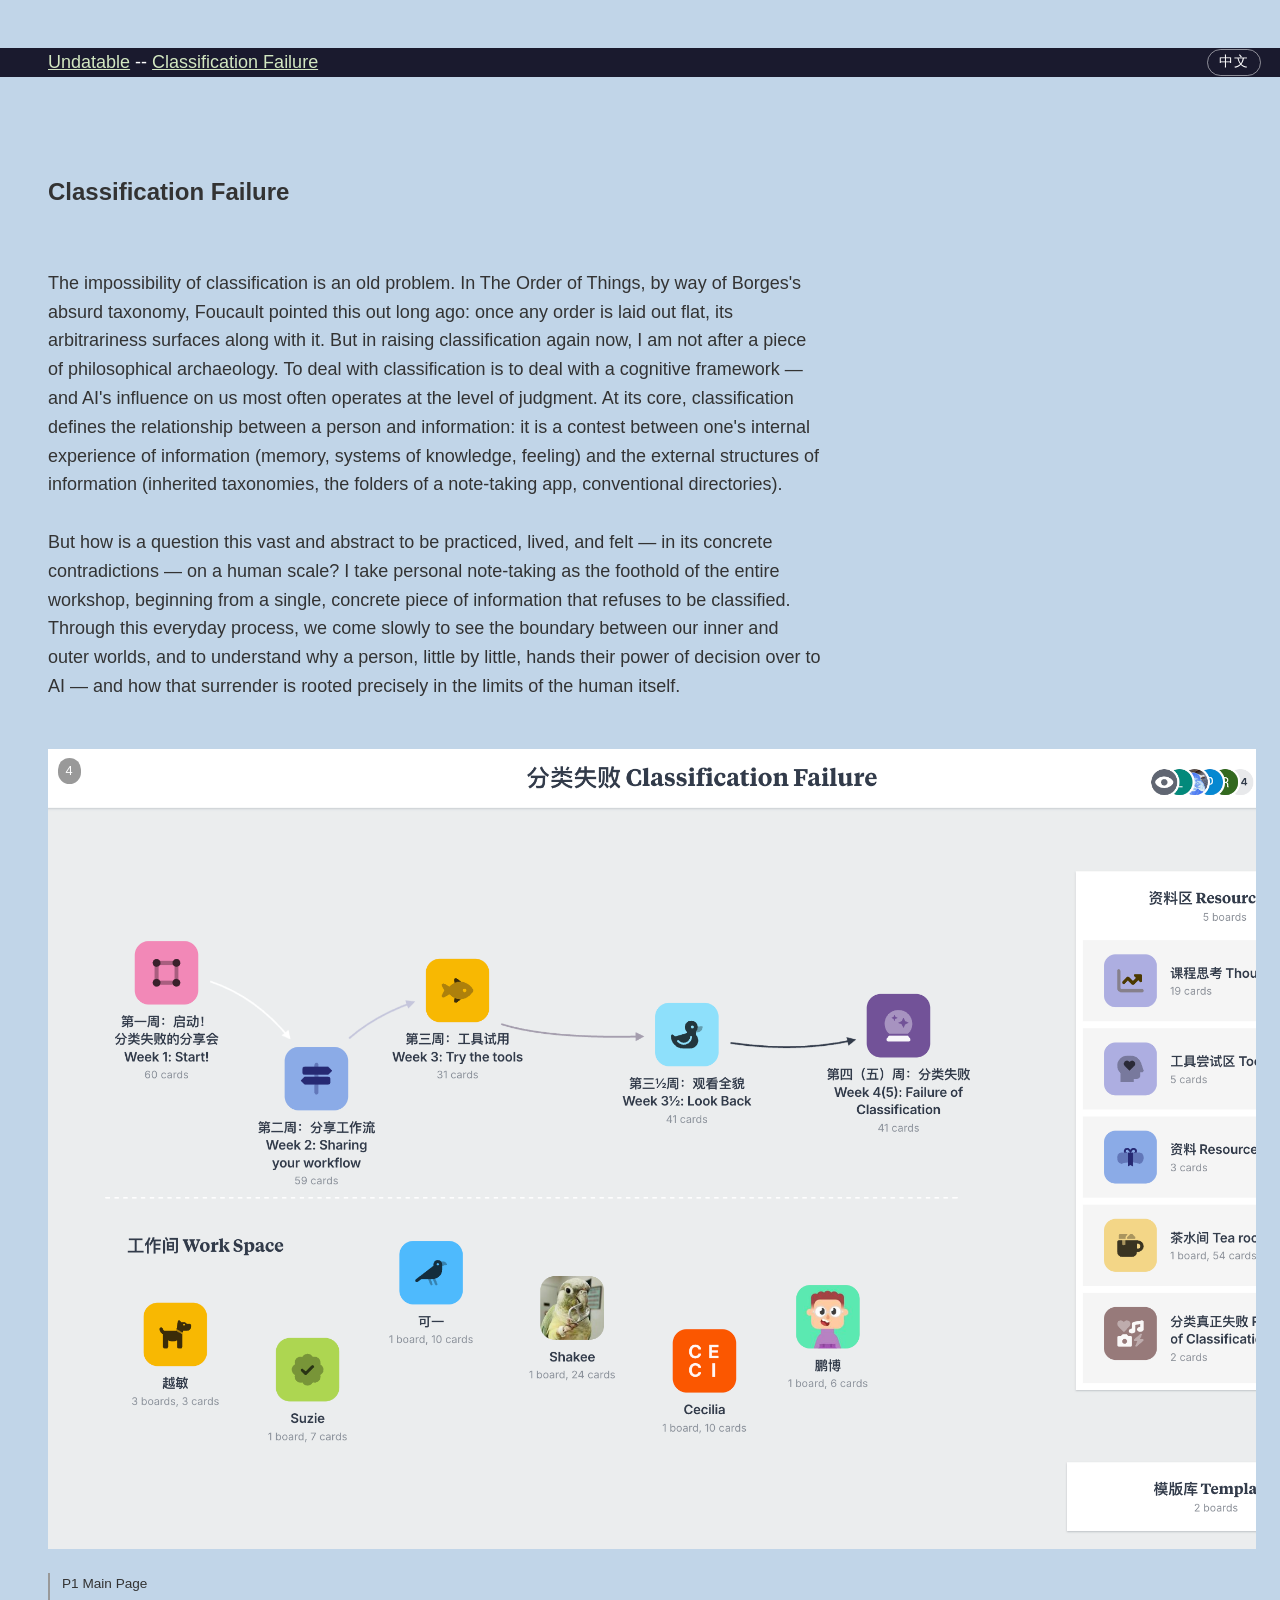
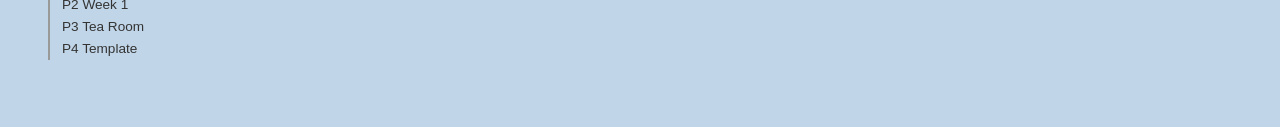
==== classification.html @ 2c33c365 "Add files via upload" ====
<!DOCTYPE html>

<html lang="en">

<head>
    <meta charset="utf-8">
    <meta name="viewport" content="width=device-width, initial-scale=1">
    <link rel="stylesheet" href="/style.css">
    <link rel="stylesheet" href="/classification.css">
    <title>分类失败 Classification Failure</title>
</head>

<body class="lang-en">
    <nav>
        <span class="nav-left">
            <a href="index.html">Undatable</a> --
            <a href="classification.html"><span class="zh">分类失败</span><span class="en">Classification Failure</span></a>
        </span>
        <button id="langToggle" onclick="toggleLang()">中文</button>
    </nav>

    <h1><span class="zh">分类失败</span><span class="en">Classification Failure</span></h1>
    <br><br>

    <intro class="bilingual">
        <p class="zh">
            分类的不可能是个古老的问题。福柯在《词与物》里借博尔赫斯那部荒诞的分类法早就指出过：任何秩序一旦被摊开，它的任意性也随之显形。但此刻我重提分类，并不是要做一场哲学考古。
            处理分类，其实是在处理一个认知框架的问题——而 AI
            对人的影响，恰恰最常发生在"判断"这一层。分类的本质，是界定人与信息的关系：它是个人内部的信息经验（记忆、知识系统、感受）与外部的信息结构（既有的分类法、笔记软件的文件夹、约定俗成的目录）之间的一场博弈。
            <br><br>
            但这样一个宏大而抽象的问题，如何在"人的尺度"上被实践、被经历，让人感受到其中具体的矛盾？我选择把个人笔记作为整个工作坊的立足点，从一条具体的、无法被归类的信息开始。通过这种日常经验，我们得以慢慢看清自己内部与外部的边界，也理解人为何会一点点把决策权让渡给
            AI——而这种让渡，如何恰恰扎根在人自身的局限里
        </p>
        <p class="en">
            The impossibility of classification is an old problem. In The Order of Things, by way of Borges's absurd
            taxonomy, Foucault pointed this out long ago: once any order is laid out flat, its arbitrariness surfaces
            along with it. But in raising classification again now, I am not after a piece of philosophical archaeology.
            To deal with classification is to deal with a cognitive framework — and AI's influence on us most often
            operates at the level of judgment. At its core, classification defines the relationship between a person and
            information: it is a contest between one's internal experience of information (memory, systems of knowledge,
            feeling) and the external structures of information (inherited taxonomies, the folders of a note-taking app,
            conventional directories).
            <br><br>
            But how is a question this vast and abstract to be practiced, lived, and felt — in its concrete
            contradictions — on a human scale? I take personal note-taking as the foothold of the entire workshop,
            beginning from a single, concrete piece of information that refuses to be classified. Through this everyday
            process, we come slowly to see the boundary between our inner and outer worlds, and to understand why a
            person, little by little, hands their power of decision over to AI — and how that surrender is rooted
            precisely in the limits of the human itself.
        </p>
    </intro>

    <br>

    <div class="textWeb-right" style="position: relative;">
        <div class="textWeb-images" id="imageStripC">
            <img src="/images/Classification.png" height="800" class="zoomable">
            <img src="/images/cf-week-1.png" height="800" class="zoomable">
            <img src="/images/cf-tea-room.png" height="800" class="zoomable">
            <img src="/images/cf-templates.png" height="800" class="zoomable">
        </div>
        <p class="caption">
            <span class="zh">P1 主页面 <br> P2 第一周 <br> P3 茶水间 <br> P4 个人笔记模版</span>
            <span class="en">P1 Main Page <br> P2 Week 1 <br> P3 Tea Room <br> P4 Template</span>
        </p>
        <div class="img-counter" id="imgCounterC"></div>
    </div>

    <div id="lightbox" onclick="closeLightbox()">
        <span id="lightbox-close">✕</span>
        <img id="lightbox-img" src="">
    </div>

    <script src="script.js"></script>
    <script>
        // 图片计数（classification 页面）
        const stripC = document.getElementById('imageStripC');
        const totalC = stripC.querySelectorAll('img').length;
        document.getElementById('imgCounterC').textContent = totalC;
        stripC.addEventListener('scroll', () => {
            const imgs = stripC.querySelectorAll('img');
            let current = 1;
            imgs.forEach((img, i) => {
                if (img.offsetLeft - stripC.scrollLeft < stripC.clientWidth / 2) current = i + 1;
            });
            document.getElementById('imgCounterC').textContent = current + ' / ' + totalC;
        });
    </script>

    <script>
        function toggleLang() {
            const body = document.body;
            const btn = document.getElementById('langToggle');
            if (body.classList.contains('lang-en')) {
                body.classList.replace('lang-en', 'lang-zh');
                btn.textContent = 'EN';
            } else {
                body.classList.replace('lang-zh', 'lang-en');
                btn.textContent = '中文';
            }
        }
    </script>
</body>

</html>
---- style.css ----
body {
    line-height: 1.6;
    max-width: 80rem;
    margin: 0;
    padding: 3rem 1.5rem;
    text-align: left;
    padding-left: 3rem;
    font-family: -apple-system, BlinkMacSystemFont, "Segoe UI", Helvetica, Arial, sans-serif;
    font-size: 1.125rem;
    color: #111;
    background: linear-gradient(#e66465, #9198e5);
    background: linear-gradient(#bcea80, #9198e5);
    /* background: #c1ed87; */
}

.bilingual {
    display: grid;
    grid-template-columns: 2fr 1fr;
    gap: 3rem;
}

.textWeb {
    display: flex;
    align-items: flex-start;
    gap: 3rem;
    margin-top: 3rem;
}

.textWeb-text {
    flex: 0 0 calc(33vw - 4.5rem);
    min-width: 0;
}

.textWeb-text>p:first-child,
.textWeb-images>img:first-child {
    margin-top: 0;
}

.textWeb-right {
    display: flex;
    flex-direction: column;
    flex: 1 1 0;
    min-width: 0;
    position: relative;
}

.textWeb-images {
    display: flex;
    /* flex: 0 0 calc(33vw - 4.5rem); */
    flex-direction: row;
    gap: 1.5rem;
    align-items: flex-start;
    /* flex: 1 1 0; */
    overflow-x: auto;
}

.textWeb-images img {
    display: block;
    flex-shrink: 0;
}

.en {
    color: #333;
}

/* 链接内的 .en/.zh 不要覆盖链接颜色 */
a .en,
a .zh {
    color: inherit;
}

p {
    margin: 0 0 1.2rem;
}

a {
    color: #d2e7c1;
}

a:active {
    color: #d2e7c1;
}

nav {
    margin-bottom: 6rem;
    background-color: #1a1a2e;
    color: #ffffff;
    padding-left: 3rem;
    padding-right: 1.2rem;
    display: flex;
    align-items: center;
    justify-content: space-between;
    box-sizing: border-box;
    /* 突破 body 的 padding，延伸到视口两端 */
    width: 100vw;
    margin-left: -3rem;
    margin-right: -1.5rem;
}

nav.toc {
    background-color: transparent;
    color: #111;
    padding: 10;
    margin-bottom: 1rem;
    display: block;
}

nav.toc a {
    color: #111;
}

.nav-left {
    display: inline;
}

#langToggle {
    background: transparent;
    border: 1px solid rgba(255, 255, 255, 0.5);
    color: #fff;
    font-size: 0.85rem;
    padding: 0.2rem 0.7rem;
    border-radius: 999px;
    cursor: pointer;
    letter-spacing: 0.05em;
    transition: background 0.15s;
    flex-shrink: 0;
}

#langToggle:hover {
    background: rgba(255, 255, 255, 0.15);
}


.lang-en .zh {
    display: none;
}

.lang-zh .en {
    display: none;
}


h1 {
    font-size: 1.5rem;
    margin: 0 0 0rem;
}


.zoomable {
    cursor: zoom-in;
    transition: opacity 1;
}

.zoomable:hover {
    opacity: 1;
}

.img-counter {
    position: absolute;
    top: 0.6rem;
    left: 0.6rem;
    font-size: 0.8rem;
    color: #fff;
    background: rgba(0, 0, 0, 0.4);
    padding: 0.15rem 0.5rem;
    border-radius: 999px;
    pointer-events: none;
    z-index: 10;
}


#lightbox {
    display: none;
    position: fixed;
    inset: 0;
    background: rgba(0, 0, 0, 0.85);

    z-index: 9999;
    align-items: center;
    justify-content: center;
    cursor: zoom-out;
}

#lightbox.active {
    display: flex;
}

#lightbox-img {
    max-width: 90vw;
    max-height: 90vh;
    object-fit: contain;
    box-shadow: 0 0 40px rgba(0, 0, 0, 0.5);
}

#lightbox-close {
    position: fixed;
    top: 1.5rem;
    right: 2rem;
    color: white;
    font-size: 1.5rem;
    cursor: pointer;
    line-height: 1;
}

.caption {
    font-size: 0.85rem;
    color: #555;
    border-left: 2px solid #999;
    padding-left: 0.75rem;
    margin-top: 1.5rem;
}
---- classification.css ----
body {
    background: #a8c4e0b5;
    /* background: linear-gradient(#a8c4e0b5, #9198e5); */
    color: #bee259;
}
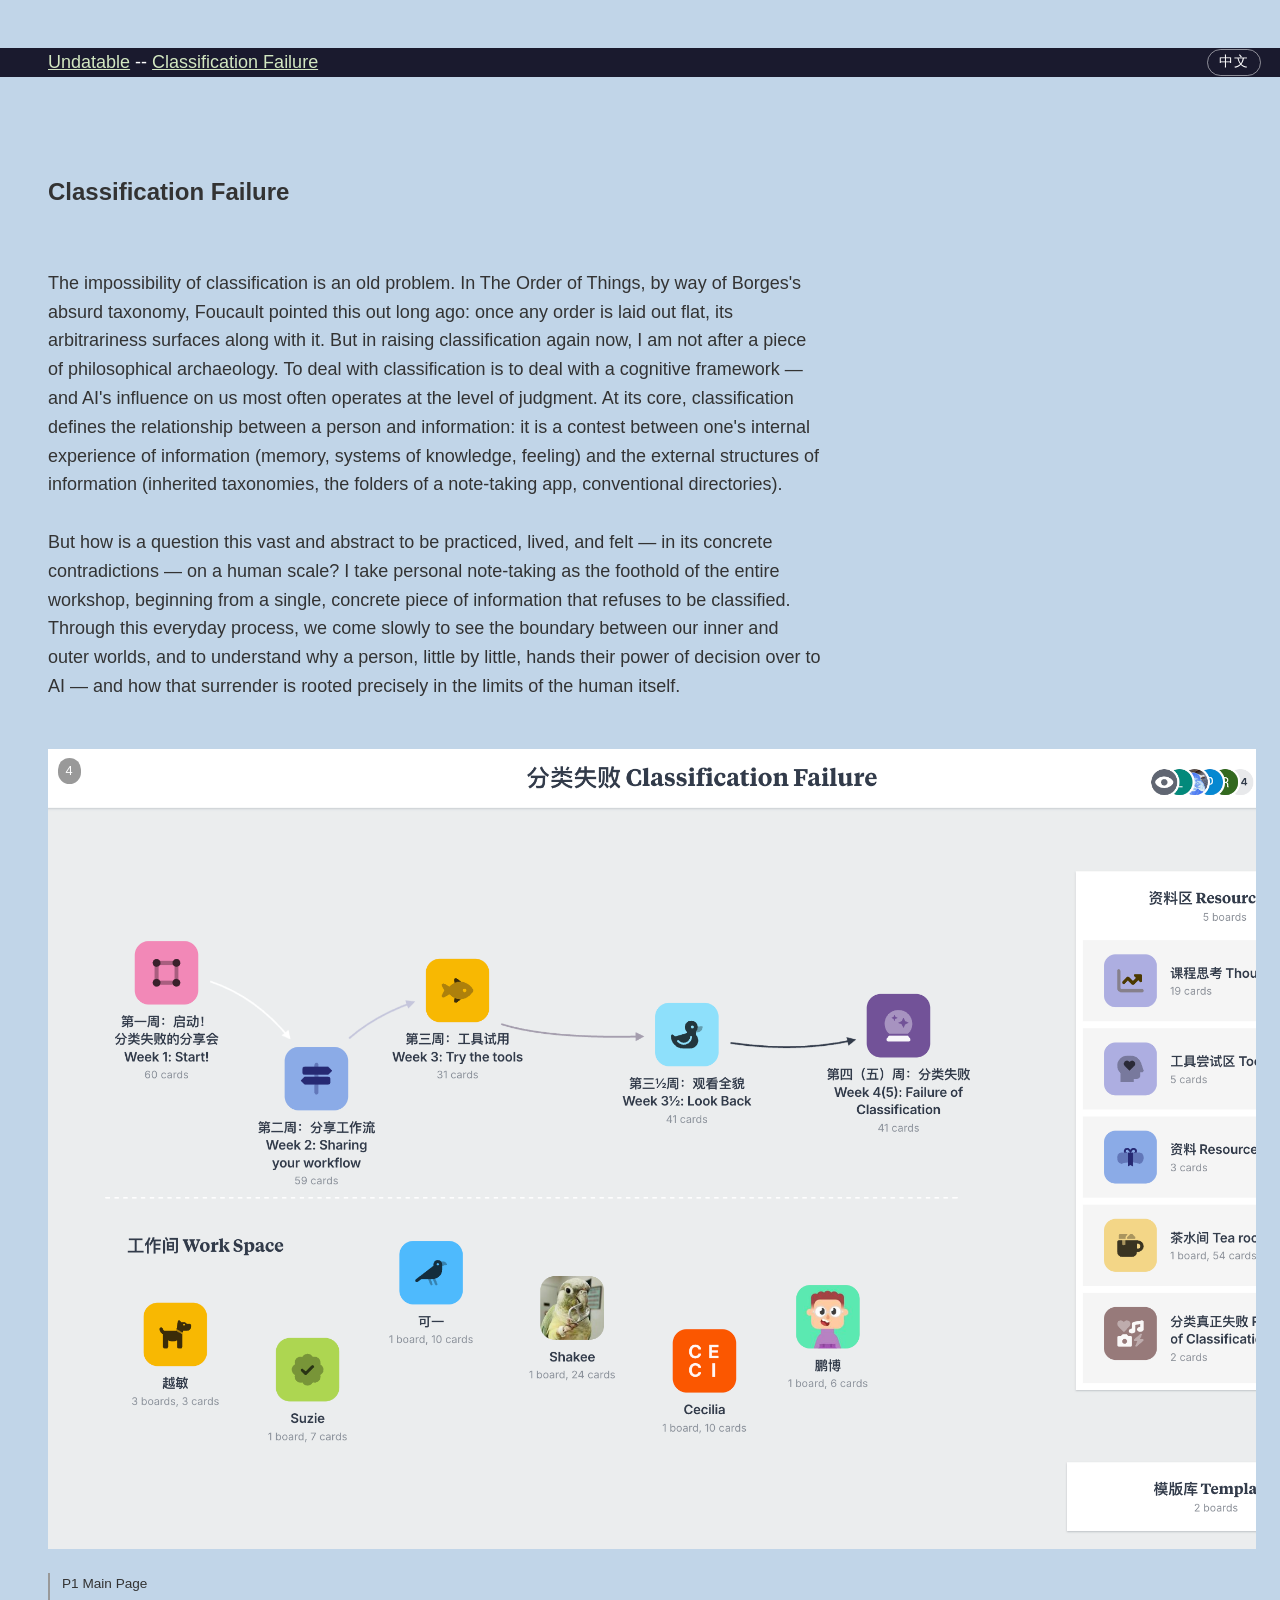
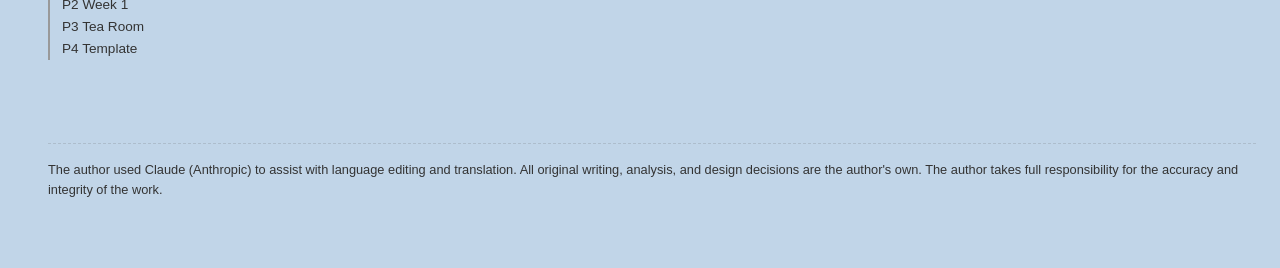
==== commit 9ba0d9ec: "footnote" ====
--- a/classification.html
+++ b/classification.html
@@ -5,8 +5,8 @@
 <head>
     <meta charset="utf-8">
     <meta name="viewport" content="width=device-width, initial-scale=1">
-    <link rel="stylesheet" href="/style.css">
-    <link rel="stylesheet" href="/classification.css">
+    <link rel="stylesheet" href="style.css">
+    <link rel="stylesheet" href="classification.css">
     <title>分类失败 Classification Failure</title>
 </head>
 
@@ -54,10 +54,10 @@
 
     <div class="textWeb-right" style="position: relative;">
         <div class="textWeb-images" id="imageStripC">
-            <img src="/images/Classification.png" height="800" class="zoomable">
-            <img src="/images/cf-week-1.png" height="800" class="zoomable">
-            <img src="/images/cf-tea-room.png" height="800" class="zoomable">
-            <img src="/images/cf-templates.png" height="800" class="zoomable">
+            <img src="images/Classification.png" height="800" class="zoomable">
+            <img src="images/cf-week-1.png" height="800" class="zoomable">
+            <img src="images/cf-tea-room.png" height="800" class="zoomable">
+            <img src="images/cf-templates.png" height="800" class="zoomable">
         </div>
         <p class="caption">
             <span class="zh">P1 主页面 <br> P2 第一周 <br> P3 茶水间 <br> P4 个人笔记模版</span>
@@ -100,6 +100,11 @@
             }
         }
     </script>
+
+    <footer>
+        <p class="zh">作者使用了 Claude（Anthropic）辅助文字润色与翻译。所有原创写作、分析及设计决策均由作者本人完成，作者对本作品的准确性与完整性承担全部责任。</p>
+        <p class="en">The author used Claude (Anthropic) to assist with language editing and translation. All original writing, analysis, and design decisions are the author's own. The author takes full responsibility for the accuracy and integrity of the work.</p>
+    </footer>
 </body>
 
 </html>
--- a/style.css
+++ b/style.css
@@ -63,7 +63,7 @@
     color: #333;
 }
 
-/* 链接内的 .en/.zh 不要覆盖链接颜色 */
+
 a .en,
 a .zh {
     color: inherit;
@@ -91,7 +91,7 @@
     align-items: center;
     justify-content: space-between;
     box-sizing: border-box;
-    /* 突破 body 的 padding，延伸到视口两端 */
+
     width: 100vw;
     margin-left: -3rem;
     margin-right: -1.5rem;
@@ -202,6 +202,23 @@
     line-height: 1;
 }
 
+footer {
+    margin-top: 4rem;
+    padding-top: 1rem;
+    border-top: 1px dashed rgba(90, 90, 90, 0.2);
+    font-size: 0.8rem;
+    color: #878787;
+}
+
+.milanote-thumb {
+    cursor: alias;
+    transition: opacity 0.15s;
+}
+
+.milanote-thumb:hover {
+    opacity: 0.85;
+}
+
 .caption {
     font-size: 0.85rem;
     color: #555;
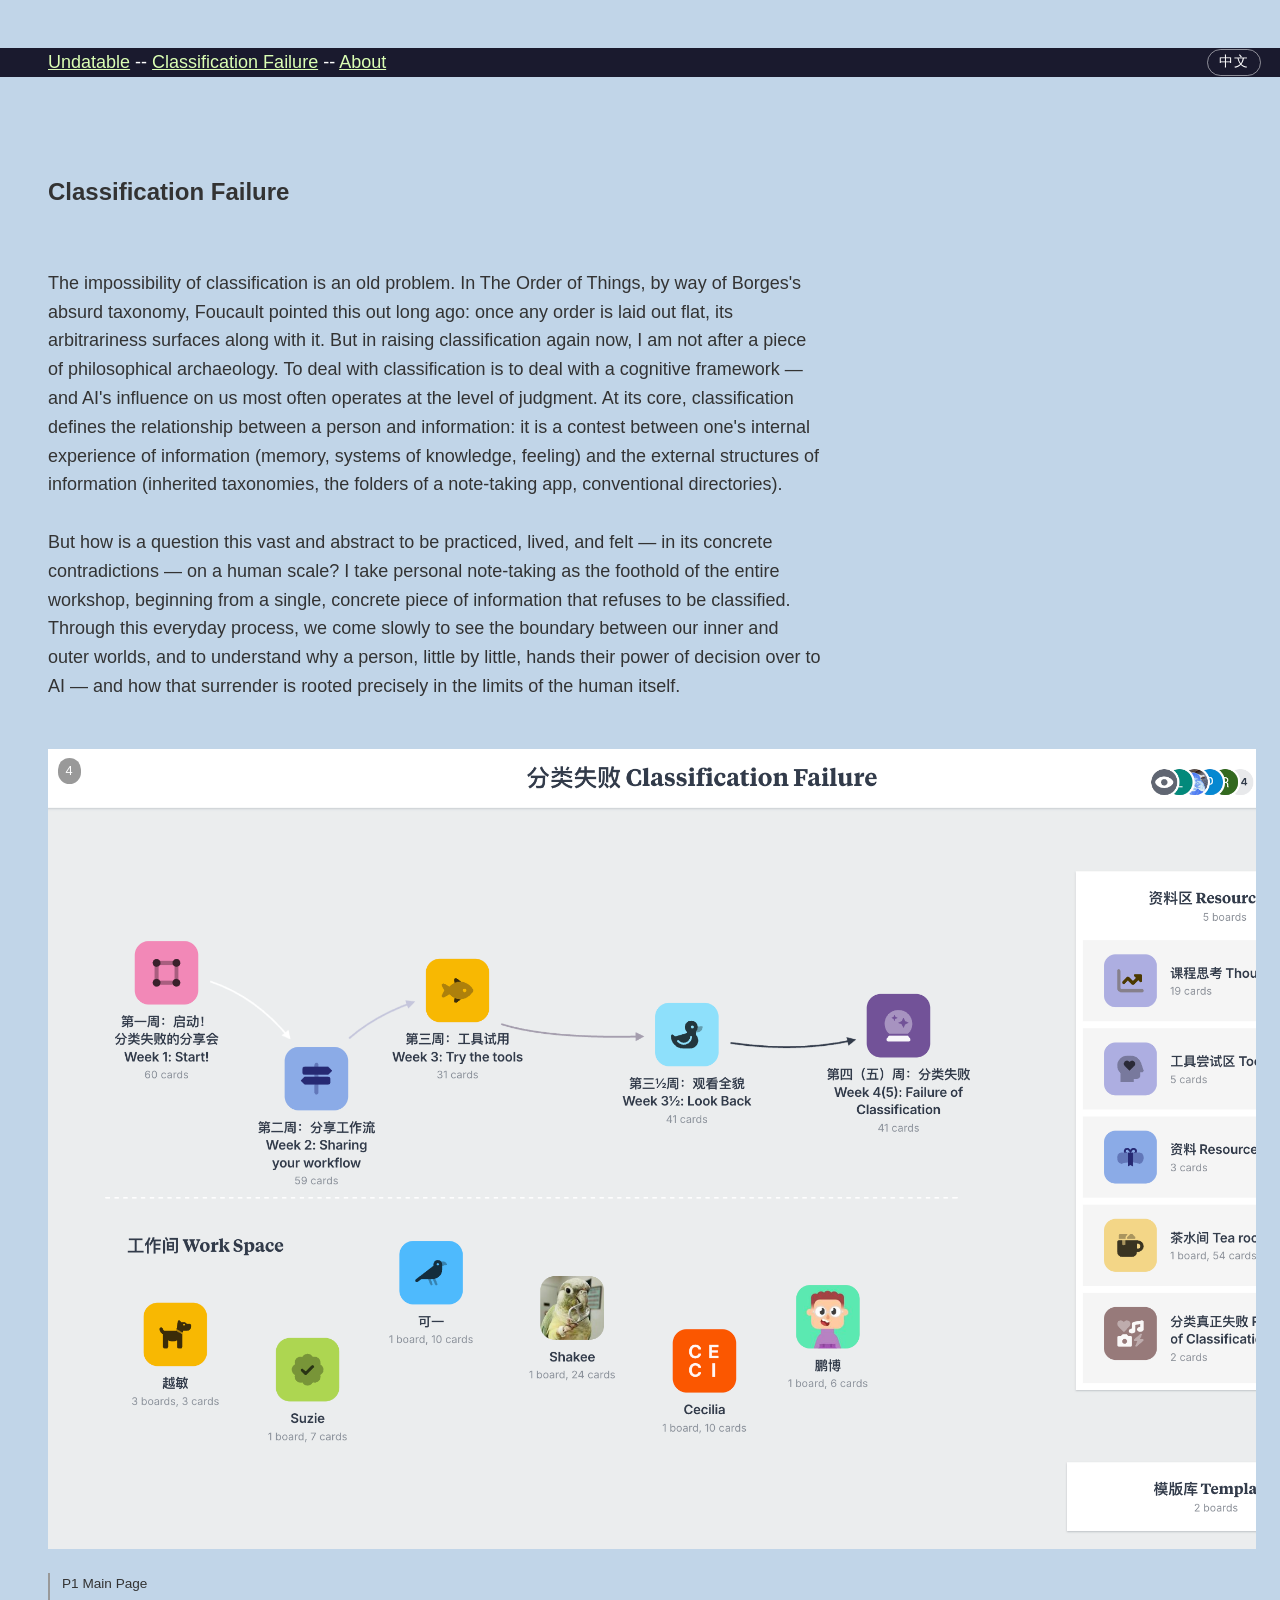
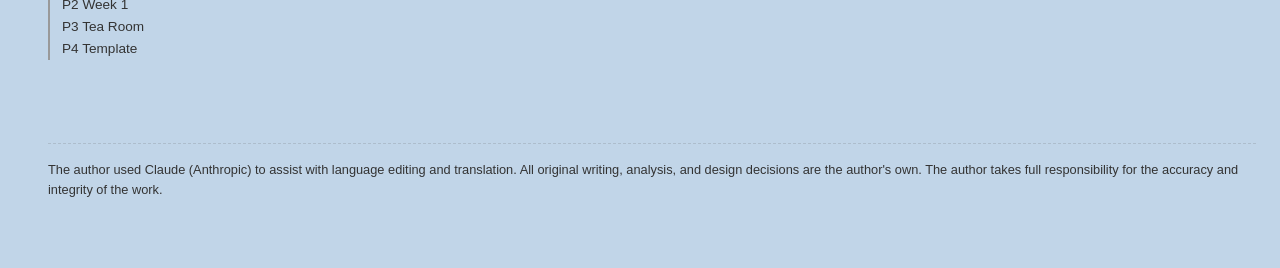
==== commit 54309b00: "Add about page; update nav links and styles Introduce a new bilingual about.html with a language tog" ====
--- a/classification.html
+++ b/classification.html
@@ -13,8 +13,9 @@
 <body class="lang-en">
     <nav>
         <span class="nav-left">
-            <a href="index.html">Undatable</a> --
-            <a href="classification.html"><span class="zh">分类失败</span><span class="en">Classification Failure</span></a>
+            <a href="index.html"><span class="zh">不可数据</span><span class="en">Undatable</span></a> --
+            <a href="classification.html"><span class="zh">分类失败</span><span class="en">Classification Failure</span></a> --
+            <a href="about.html"><span class="zh">关于</span><span class="en">About</span></a>
         </span>
         <button id="langToggle" onclick="toggleLang()">中文</button>
     </nav>
--- a/style.css
+++ b/style.css
@@ -74,7 +74,7 @@
 }
 
 a {
-    color: #d2e7c1;
+    color: #dbffb4;
 }
 
 a:active {
@@ -225,4 +225,38 @@
     border-left: 2px solid #999;
     padding-left: 0.75rem;
     margin-top: 1.5rem;
+}
+
+.media-block {
+    margin-top: 2rem;
+    display: flex;
+    flex-direction: column;
+    gap: 0.5rem;
+}
+
+.media-block audio {
+    width: 100%;
+    max-width: 480px;
+}
+
+.media-block video {
+    max-width: 100%;
+    display: block;
+}
+
+.audio-card {
+    max-width: 480px;
+    display: flex;
+    flex-direction: column;
+    gap: 0.5rem;
+}
+
+.audio-waveform {
+    width: 100%;
+    display: block;
+    border-radius: 8px;
+}
+
+.audio-card audio {
+    width: 100%;
 }
